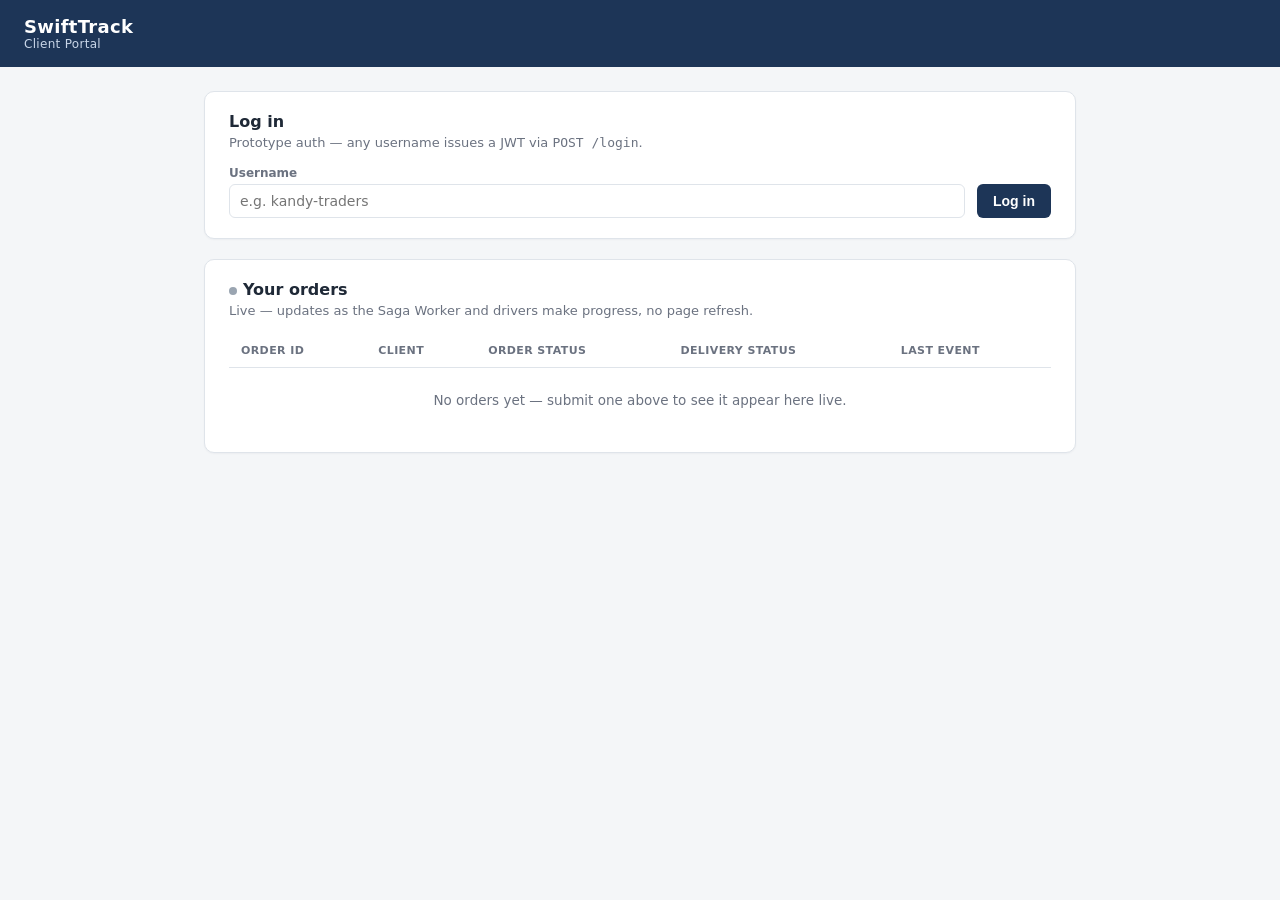
==== client-portal/index.html @ 521d0781 "UI polishing, adding a driver's end and md file changes accordingly." ====
<!DOCTYPE html>
<html lang="en">
<head>
<meta charset="UTF-8" />
<title>SwiftTrack — Client Portal</title>
<link rel="stylesheet" href="../shared/style.css" />
<script src="https://cdn.socket.io/4.7.5/socket.io.min.js"></script>
</head>
<body>
  <header class="app-bar">
    <div class="brand">SwiftTrack <small>Client Portal</small></div>
    <div class="session" id="session"></div>
  </header>

  <div class="container">

    <section class="panel" id="login-panel">
      <h2>Log in</h2>
      <p class="hint">Prototype auth — any username issues a JWT via <code>POST /login</code>.</p>
      <form class="inline-form" id="login-form">
        <div class="field">
          <label for="username">Username</label>
          <input id="username" type="text" placeholder="e.g. kandy-traders" required />
        </div>
        <button type="submit">Log in</button>
      </form>
    </section>

    <section class="panel" id="order-panel" hidden>
      <h2>Submit a new order</h2>
      <p class="hint">Sent to the Order Service, which persists it and hands it off to the Saga Worker asynchronously — this form gets its response back before CMS/WMS/ROS have even been called.</p>
      <form id="order-form">
        <div class="inline-form" style="margin-bottom:12px;">
          <div class="field">
            <label for="client-name">Client name</label>
            <input id="client-name" type="text" placeholder="Kandy Traders" required />
          </div>
        </div>
        <div class="field" style="margin-bottom:12px;">
          <label for="addresses">Delivery addresses <span class="muted">(one per line)</span></label>
          <textarea id="addresses" placeholder="123 Galle Rd&#10;45 Duplication Rd" required></textarea>
        </div>
        <button type="submit" id="submit-order-btn">Submit order</button>
      </form>
    </section>

    <section class="panel">
      <h2><span class="conn-dot" id="conn-dot"></span>Your orders</h2>
      <p class="hint">Live — updates as the Saga Worker and drivers make progress, no page refresh.</p>
      <table>
        <thead>
          <tr><th>Order ID</th><th>Client</th><th>Order status</th><th>Delivery status</th><th>Last event</th></tr>
        </thead>
        <tbody id="rows"></tbody>
      </table>
      <div class="empty-state" id="empty-state">No orders yet — submit one above to see it appear here live.</div>
    </section>

  </div>

  <div class="toast" id="toast"></div>

<script>
const API_BASE = "http://localhost:5000";
const WS_BASE = "http://localhost:5003";

const state = {
  token: localStorage.getItem("swifttrack.token") || null,
  username: localStorage.getItem("swifttrack.username") || null,
  orders: {}, // orderId -> { orderId, clientName, orderStatus, deliveryStatus, lastEvent }
};

const el = (id) => document.getElementById(id);

function showToast(message, isError) {
  const t = el("toast");
  t.textContent = message;
  t.className = "toast show" + (isError ? " error" : "");
  setTimeout(() => { t.className = "toast"; }, 3200);
}

function renderSession() {
  const session = el("session");
  if (state.token) {
    session.innerHTML = `Logged in as <strong>${state.username}</strong> &nbsp; <button class="secondary" id="logout-btn">Log out</button>`;
    el("logout-btn").addEventListener("click", logout);
    el("login-panel").hidden = true;
    el("order-panel").hidden = false;
  } else {
    session.innerHTML = "";
    el("login-panel").hidden = false;
    el("order-panel").hidden = true;
  }
}

function logout() {
  state.token = null;
  state.username = null;
  localStorage.removeItem("swifttrack.token");
  localStorage.removeItem("swifttrack.username");
  renderSession();
}

function badge(value) {
  if (!value) return `<span class="badge dash">-</span>`;
  return `<span class="badge ${value}">${value}</span>`;
}

function renderRows() {
  const tbody = el("rows");
  const orders = Object.values(state.orders).sort((a, b) => (a.orderId < b.orderId ? 1 : -1));
  el("empty-state").style.display = orders.length ? "none" : "block";
  tbody.innerHTML = orders.map((o) => `
    <tr>
      <td>${o.orderId}</td>
      <td>${o.clientName || "-"}</td>
      <td>${badge(o.orderStatus)}</td>
      <td>${badge(o.deliveryStatus)}</td>
      <td class="muted">${o.lastEvent || "-"}</td>
    </tr>
  `).join("");
}

function applyEvent(data) {
  const id = data.orderId;
  if (!id) return;
  if (!state.orders[id]) state.orders[id] = { orderId: id };
  const o = state.orders[id];

  if (data.type === "order.created") {
    o.clientName = data.clientName;
    o.orderStatus = "PENDING";
  }
  if (data.type === "order.completed") o.orderStatus = "CONFIRMED";
  if (data.type === "order.failed") o.orderStatus = "FAILED";
  if (data.type === "delivery.updated") o.deliveryStatus = data.status;

  o.lastEvent = data.type;
  renderRows();
}

async function login(event) {
  event.preventDefault();
  const username = el("username").value.trim();
  if (!username) return;
  try {
    const resp = await fetch(`${API_BASE}/login`, {
      method: "POST",
      headers: { "Content-Type": "application/json" },
      body: JSON.stringify({ username }),
    });
    if (!resp.ok) throw new Error("Login failed");
    const data = await resp.json();
    state.token = data.token;
    state.username = username;
    localStorage.setItem("swifttrack.token", state.token);
    localStorage.setItem("swifttrack.username", username);
    renderSession();
    showToast(`Welcome, ${username}`);
  } catch (err) {
    showToast(err.message, true);
  }
}

async function submitOrder(event) {
  event.preventDefault();
  const clientName = el("client-name").value.trim();
  const addresses = el("addresses").value.split("\n").map((a) => a.trim()).filter(Boolean);
  if (!clientName || addresses.length === 0) return;

  const btn = el("submit-order-btn");
  btn.disabled = true;
  try {
    const resp = await fetch(`${API_BASE}/orders`, {
      method: "POST",
      headers: {
        "Content-Type": "application/json",
        "Authorization": `Bearer ${state.token}`,
        "Idempotency-Key": crypto.randomUUID(),
      },
      body: JSON.stringify({ clientName, addresses }),
    });
    if (resp.status === 401) { logout(); throw new Error("Session expired, please log in again"); }
    if (!resp.ok) throw new Error((await resp.json()).error || "Order submission failed");
    const data = await resp.json();
    showToast(`Order ${data.orderId} accepted — status: ${data.status}`);
    el("order-form").reset();
  } catch (err) {
    showToast(err.message, true);
  } finally {
    btn.disabled = false;
  }
}

function connectLiveUpdates() {
  const socket = io(WS_BASE);
  socket.on("connect", () => el("conn-dot").classList.add("live"));
  socket.on("disconnect", () => el("conn-dot").classList.remove("live"));
  socket.on("update", applyEvent);
}

el("login-form").addEventListener("submit", login);
el("order-form").addEventListener("submit", submitOrder);

renderSession();
renderRows();
connectLiveUpdates();
</script>
</body>
</html>
---- shared/style.css ----
:root {
  --navy: #1d3557;
  --navy-dark: #14263f;
  --teal: #0f6e56;
  --amber: #b8860b;
  --red: #a5310a;
  --bg: #f4f6f8;
  --panel: #ffffff;
  --border: #dfe4ea;
  --text: #1f2937;
  --text-muted: #6b7280;
}

* { box-sizing: border-box; }

body {
  font-family: "Segoe UI", system-ui, -apple-system, sans-serif;
  background: var(--bg);
  color: var(--text);
  margin: 0;
  padding: 0 0 48px;
}

header.app-bar {
  background: var(--navy);
  color: white;
  padding: 16px 24px;
  display: flex;
  align-items: center;
  justify-content: space-between;
}

header.app-bar .brand {
  font-size: 18px;
  font-weight: 700;
  letter-spacing: 0.3px;
}

header.app-bar .brand small {
  display: block;
  font-weight: 400;
  font-size: 12px;
  color: #c9d6e8;
}

header.app-bar .session {
  display: flex;
  align-items: center;
  gap: 12px;
  font-size: 14px;
}

.container {
  max-width: 920px;
  margin: 24px auto;
  padding: 0 24px;
  display: flex;
  flex-direction: column;
  gap: 20px;
}

.panel {
  background: var(--panel);
  border: 1px solid var(--border);
  border-radius: 10px;
  padding: 20px 24px;
  box-shadow: 0 1px 2px rgba(16, 24, 40, 0.04);
}

.panel h2 {
  margin: 0 0 4px;
  font-size: 16px;
}

.panel .hint {
  margin: 0 0 16px;
  font-size: 13px;
  color: var(--text-muted);
}

form.inline-form {
  display: flex;
  flex-wrap: wrap;
  gap: 12px;
  align-items: flex-end;
}

.field {
  display: flex;
  flex-direction: column;
  gap: 4px;
  flex: 1 1 180px;
}

.field label {
  font-size: 12px;
  font-weight: 600;
  color: var(--text-muted);
}

.field input,
.field textarea {
  padding: 8px 10px;
  border: 1px solid var(--border);
  border-radius: 6px;
  font-size: 14px;
  font-family: inherit;
}

.field textarea {
  min-height: 64px;
  resize: vertical;
}

button {
  background: var(--navy);
  color: white;
  border: none;
  border-radius: 6px;
  padding: 9px 16px;
  font-size: 14px;
  font-weight: 600;
  cursor: pointer;
}

button:hover { background: var(--navy-dark); }
button:disabled { background: #9aa5b1; cursor: not-allowed; }

button.secondary {
  background: transparent;
  color: var(--navy);
  border: 1px solid var(--navy);
}
button.secondary:hover { background: rgba(29, 53, 87, 0.08); }

button.danger { background: var(--red); }
button.danger:hover { background: #7f2508; }

button.confirm { background: var(--teal); }
button.confirm:hover { background: #0b5744; }

table {
  border-collapse: collapse;
  width: 100%;
}

th, td {
  border-bottom: 1px solid var(--border);
  padding: 10px 12px;
  text-align: left;
  font-size: 13.5px;
}

th {
  color: var(--text-muted);
  font-weight: 600;
  text-transform: uppercase;
  font-size: 11px;
  letter-spacing: 0.4px;
}

.badge {
  display: inline-block;
  padding: 2px 9px;
  border-radius: 999px;
  font-size: 12px;
  font-weight: 700;
}

.badge.PENDING { background: #fdf3d8; color: var(--amber); }
.badge.CONFIRMED { background: #dcf3ec; color: var(--teal); }
.badge.DELIVERED { background: #dcf3ec; color: var(--teal); }
.badge.FAILED { background: #fbe3da; color: var(--red); }
.badge.dash { background: #eef1f4; color: var(--text-muted); }

.empty-state {
  padding: 24px;
  text-align: center;
  color: var(--text-muted);
  font-size: 13.5px;
}

.toast {
  position: fixed;
  bottom: 20px;
  right: 20px;
  background: var(--navy);
  color: white;
  padding: 12px 18px;
  border-radius: 8px;
  font-size: 13.5px;
  box-shadow: 0 4px 12px rgba(16, 24, 40, 0.25);
  opacity: 0;
  transform: translateY(8px);
  transition: opacity 0.2s ease, transform 0.2s ease;
  pointer-events: none;
  max-width: 320px;
}

.toast.show { opacity: 1; transform: translateY(0); }
.toast.error { background: var(--red); }

.action-cell { display: flex; gap: 8px; }

.muted { color: var(--text-muted); }

.conn-dot {
  width: 8px;
  height: 8px;
  border-radius: 50%;
  display: inline-block;
  margin-right: 6px;
  background: #9aa5b1;
}
.conn-dot.live { background: #3ddc84; }
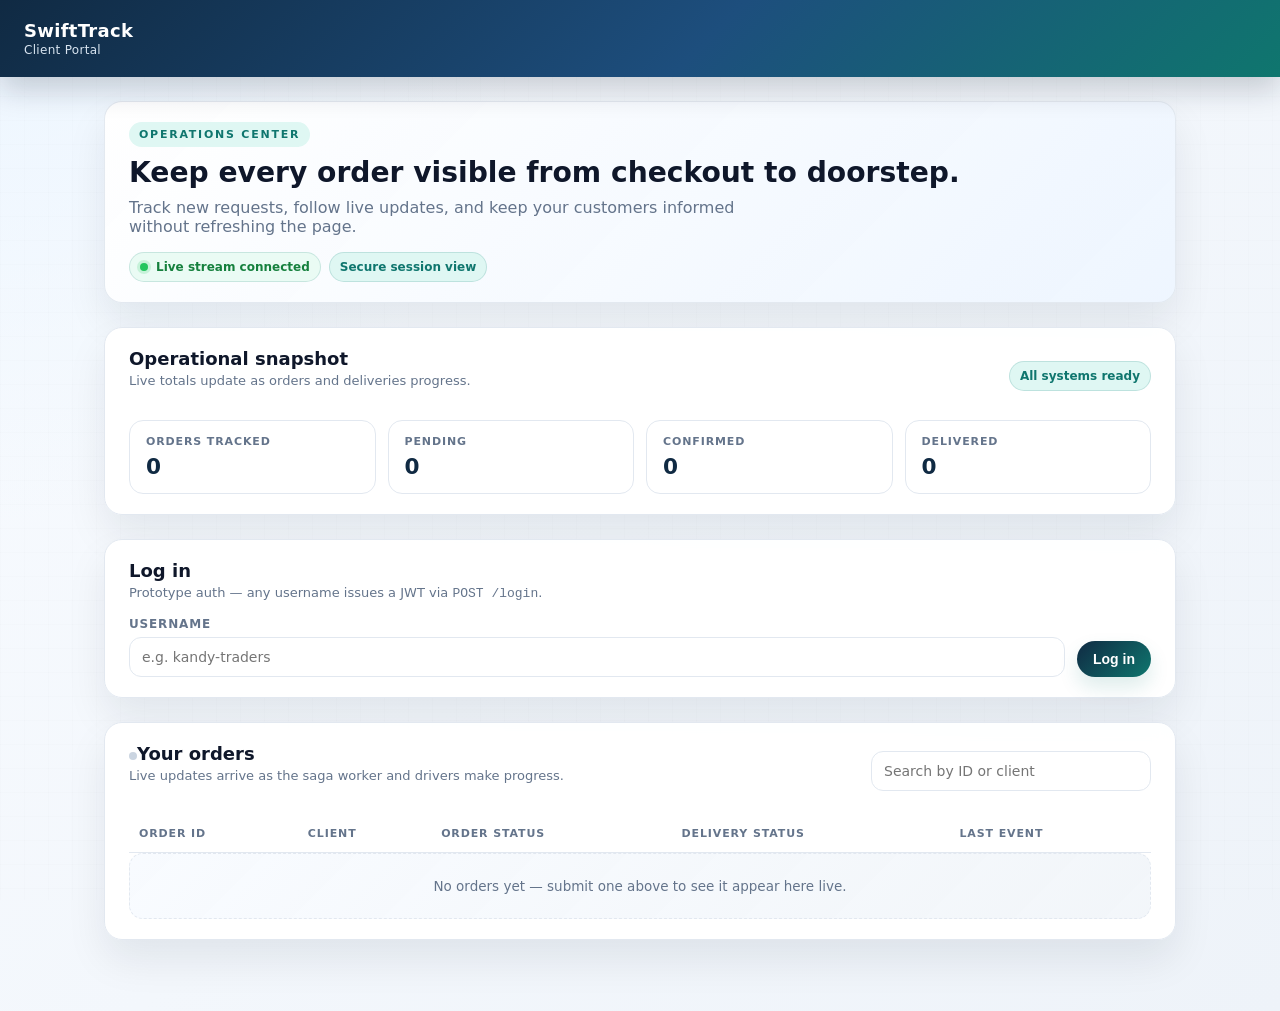
==== commit 3d742ecb: "did some UI changes" ====
--- a/client-portal/index.html
+++ b/client-portal/index.html
@@ -2,6 +2,7 @@
 <html lang="en">
 <head>
 <meta charset="UTF-8" />
+<meta name="viewport" content="width=device-width, initial-scale=1" />
 <title>SwiftTrack — Client Portal</title>
 <link rel="stylesheet" href="../shared/style.css" />
 <script src="https://cdn.socket.io/4.7.5/socket.io.min.js"></script>
@@ -13,6 +14,45 @@
   </header>
 
   <div class="container">
+    <section class="hero-card panel">
+      <div class="hero-copy">
+        <div class="eyebrow">Operations center</div>
+        <h1>Keep every order visible from checkout to doorstep.</h1>
+        <p>Track new requests, follow live updates, and keep your customers informed without refreshing the page.</p>
+      </div>
+      <div class="hero-actions">
+        <div class="chip live-chip"><span class="conn-dot live"></span>Live stream connected</div>
+        <div class="chip">Secure session view</div>
+      </div>
+    </section>
+
+    <section class="panel">
+      <div class="section-header">
+        <div>
+          <h2>Operational snapshot</h2>
+          <p class="hint">Live totals update as orders and deliveries progress.</p>
+        </div>
+        <div class="pill" id="snapshot-pill">All systems ready</div>
+      </div>
+      <div class="metrics-grid">
+        <div class="metric-card">
+          <span class="metric-label">Orders tracked</span>
+          <strong class="metric-value" id="metric-total">0</strong>
+        </div>
+        <div class="metric-card">
+          <span class="metric-label">Pending</span>
+          <strong class="metric-value" id="metric-pending">0</strong>
+        </div>
+        <div class="metric-card">
+          <span class="metric-label">Confirmed</span>
+          <strong class="metric-value" id="metric-confirmed">0</strong>
+        </div>
+        <div class="metric-card">
+          <span class="metric-label">Delivered</span>
+          <strong class="metric-value" id="metric-delivered">0</strong>
+        </div>
+      </div>
+    </section>
 
     <section class="panel" id="login-panel">
       <h2>Log in</h2>
@@ -28,7 +68,7 @@
 
     <section class="panel" id="order-panel" hidden>
       <h2>Submit a new order</h2>
-      <p class="hint">Sent to the Order Service, which persists it and hands it off to the Saga Worker asynchronously — this form gets its response back before CMS/WMS/ROS have even been called.</p>
+      <p class="hint">Send a new request into the order service and follow it through dispatching and delivery.</p>
       <form id="order-form">
         <div class="inline-form" style="margin-bottom:12px;">
           <div class="field">
@@ -45,8 +85,16 @@
     </section>
 
     <section class="panel">
-      <h2><span class="conn-dot" id="conn-dot"></span>Your orders</h2>
-      <p class="hint">Live — updates as the Saga Worker and drivers make progress, no page refresh.</p>
+      <div class="section-header">
+        <div>
+          <h2><span class="conn-dot" id="conn-dot"></span>Your orders</h2>
+          <p class="hint">Live updates arrive as the saga worker and drivers make progress.</p>
+        </div>
+        <div class="field search-field">
+          <label class="sr-only" for="order-search">Search orders</label>
+          <input id="order-search" type="text" placeholder="Search by ID or client" />
+        </div>
+      </div>
       <table>
         <thead>
           <tr><th>Order ID</th><th>Client</th><th>Order status</th><th>Delivery status</th><th>Last event</th></tr>
@@ -99,6 +147,7 @@
   localStorage.removeItem("swifttrack.token");
   localStorage.removeItem("swifttrack.username");
   renderSession();
+  renderMetrics();
 }
 
 function badge(value) {
@@ -106,9 +155,29 @@
   return `<span class="badge ${value}">${value}</span>`;
 }
 
+function getFilteredOrders() {
+  const query = (el("order-search")?.value || "").trim().toLowerCase();
+  const orders = Object.values(state.orders).sort((a, b) => (a.orderId < b.orderId ? 1 : -1));
+  if (!query) return orders;
+  return orders.filter((o) => `${o.orderId} ${o.clientName || ""}`.toLowerCase().includes(query));
+}
+
+function renderMetrics() {
+  const total = Object.keys(state.orders).length;
+  const pending = Object.values(state.orders).filter((o) => o.orderStatus === "PENDING").length;
+  const confirmed = Object.values(state.orders).filter((o) => o.orderStatus === "CONFIRMED").length;
+  const delivered = Object.values(state.orders).filter((o) => o.deliveryStatus === "DELIVERED").length;
+
+  el("metric-total").textContent = total;
+  el("metric-pending").textContent = pending;
+  el("metric-confirmed").textContent = confirmed;
+  el("metric-delivered").textContent = delivered;
+  el("snapshot-pill").textContent = total ? `${total} orders in motion` : "All systems ready";
+}
+
 function renderRows() {
   const tbody = el("rows");
-  const orders = Object.values(state.orders).sort((a, b) => (a.orderId < b.orderId ? 1 : -1));
+  const orders = getFilteredOrders();
   el("empty-state").style.display = orders.length ? "none" : "block";
   tbody.innerHTML = orders.map((o) => `
     <tr>
@@ -136,6 +205,7 @@
   if (data.type === "delivery.updated") o.deliveryStatus = data.status;
 
   o.lastEvent = data.type;
+  renderMetrics();
   renderRows();
 }
 
@@ -194,15 +264,23 @@
 
 function connectLiveUpdates() {
   const socket = io(WS_BASE);
-  socket.on("connect", () => el("conn-dot").classList.add("live"));
-  socket.on("disconnect", () => el("conn-dot").classList.remove("live"));
+  socket.on("connect", () => {
+    el("conn-dot").classList.add("live");
+    el("snapshot-pill").textContent = "Live stream connected";
+  });
+  socket.on("disconnect", () => {
+    el("conn-dot").classList.remove("live");
+    el("snapshot-pill").textContent = "Reconnecting…";
+  });
   socket.on("update", applyEvent);
 }
 
 el("login-form").addEventListener("submit", login);
 el("order-form").addEventListener("submit", submitOrder);
+el("order-search").addEventListener("input", renderRows);
 
 renderSession();
+renderMetrics();
 renderRows();
 connectLiveUpdates();
 </script>
--- a/shared/style.css
+++ b/shared/style.css
@@ -1,46 +1,68 @@
 :root {
-  --navy: #1d3557;
-  --navy-dark: #14263f;
-  --teal: #0f6e56;
-  --amber: #b8860b;
-  --red: #a5310a;
-  --bg: #f4f6f8;
-  --panel: #ffffff;
-  --border: #dfe4ea;
-  --text: #1f2937;
-  --text-muted: #6b7280;
+  --navy: #102a43;
+  --navy-dark: #0b1830;
+  --teal: #0f766e;
+  --teal-soft: #dff7f3;
+  --amber: #b45309;
+  --amber-soft: #fff5de;
+  --red: #b42318;
+  --red-soft: #fde7e7;
+  --bg: #f4f7fb;
+  --panel: rgba(255, 255, 255, 0.95);
+  --panel-strong: #ffffff;
+  --border: #e2e8f0;
+  --text: #0f172a;
+  --text-muted: #64748b;
+  --shadow: 0 20px 40px rgba(15, 23, 42, 0.08);
+  --radius: 18px;
 }
 
 * { box-sizing: border-box; }
 
 body {
   font-family: "Segoe UI", system-ui, -apple-system, sans-serif;
-  background: var(--bg);
+  background: radial-gradient(circle at top left, #edf6ff 0%, transparent 32%), linear-gradient(135deg, #f8fbff 0%, #eef3f9 100%);
   color: var(--text);
   margin: 0;
   padding: 0 0 48px;
+  min-height: 100vh;
+}
+
+body::before {
+  content: "";
+  position: fixed;
+  inset: 0;
+  background-image: linear-gradient(rgba(15, 23, 42, 0.025) 1px, transparent 1px), linear-gradient(90deg, rgba(15, 23, 42, 0.025) 1px, transparent 1px);
+  background-size: 24px 24px;
+  opacity: 0.45;
+  pointer-events: none;
 }
 
 header.app-bar {
-  background: var(--navy);
+  background: linear-gradient(135deg, var(--navy), #1d4e7d 55%, var(--teal));
   color: white;
-  padding: 16px 24px;
+  padding: 20px 24px;
   display: flex;
   align-items: center;
   justify-content: space-between;
+  box-shadow: 0 12px 30px rgba(16, 24, 40, 0.2);
+  position: sticky;
+  top: 0;
+  z-index: 10;
 }
 
 header.app-bar .brand {
   font-size: 18px;
-  font-weight: 700;
+  font-weight: 800;
   letter-spacing: 0.3px;
 }
 
 header.app-bar .brand small {
   display: block;
-  font-weight: 400;
+  font-weight: 500;
   font-size: 12px;
-  color: #c9d6e8;
+  color: #d8e4f0;
+  margin-top: 2px;
 }
 
 header.app-bar .session {
@@ -51,25 +73,26 @@
 }
 
 .container {
-  max-width: 920px;
+  max-width: 1120px;
   margin: 24px auto;
   padding: 0 24px;
   display: flex;
   flex-direction: column;
-  gap: 20px;
+  gap: 24px;
 }
 
 .panel {
   background: var(--panel);
   border: 1px solid var(--border);
-  border-radius: 10px;
+  border-radius: var(--radius);
   padding: 20px 24px;
-  box-shadow: 0 1px 2px rgba(16, 24, 40, 0.04);
+  box-shadow: var(--shadow);
+  backdrop-filter: blur(10px);
 }
 
 .panel h2 {
   margin: 0 0 4px;
-  font-size: 16px;
+  font-size: 18px;
 }
 
 .panel .hint {
@@ -78,6 +101,105 @@
   color: var(--text-muted);
 }
 
+.hero-card {
+  background: linear-gradient(135deg, rgba(255, 255, 255, 0.97), rgba(237, 245, 255, 0.95));
+  border: 1px solid rgba(226, 232, 240, 0.95);
+  display: flex;
+  justify-content: space-between;
+  align-items: center;
+  gap: 16px;
+  flex-wrap: wrap;
+}
+
+.hero-card .hero-copy h1 {
+  margin: 0 0 8px;
+  font-size: clamp(1.4rem, 2.2vw, 1.95rem);
+  line-height: 1.16;
+}
+
+.hero-card .hero-copy p {
+  margin: 0;
+  color: var(--text-muted);
+  max-width: 660px;
+}
+
+.hero-actions {
+  display: flex;
+  flex-wrap: wrap;
+  gap: 8px;
+}
+
+.eyebrow {
+  display: inline-flex;
+  padding: 6px 10px;
+  border-radius: 999px;
+  font-size: 11px;
+  font-weight: 800;
+  letter-spacing: 0.16em;
+  text-transform: uppercase;
+  color: var(--teal);
+  background: var(--teal-soft);
+  margin-bottom: 10px;
+}
+
+.section-header {
+  display: flex;
+  justify-content: space-between;
+  align-items: center;
+  gap: 12px;
+  flex-wrap: wrap;
+  margin-bottom: 16px;
+}
+
+.pill,
+.chip {
+  display: inline-flex;
+  align-items: center;
+  gap: 8px;
+  padding: 7px 10px;
+  border-radius: 999px;
+  font-size: 12px;
+  font-weight: 700;
+  color: var(--teal);
+  background: var(--teal-soft);
+  border: 1px solid rgba(15, 118, 110, 0.16);
+}
+
+.chip.live-chip {
+  background: #eafbf4;
+  color: #15803d;
+}
+
+.metrics-grid {
+  display: grid;
+  grid-template-columns: repeat(4, minmax(0, 1fr));
+  gap: 12px;
+}
+
+.metric-card {
+  border: 1px solid var(--border);
+  background: var(--panel-strong);
+  border-radius: 14px;
+  padding: 14px 16px;
+  display: flex;
+  flex-direction: column;
+  gap: 6px;
+}
+
+.metric-label {
+  font-size: 11px;
+  font-weight: 700;
+  text-transform: uppercase;
+  letter-spacing: 0.08em;
+  color: var(--text-muted);
+}
+
+.metric-value {
+  font-size: 1.35rem;
+  font-weight: 800;
+  color: var(--navy);
+}
+
 form.inline-form {
   display: flex;
   flex-wrap: wrap;
@@ -88,56 +210,75 @@
 .field {
   display: flex;
   flex-direction: column;
-  gap: 4px;
-  flex: 1 1 180px;
+  gap: 6px;
+  flex: 1 1 220px;
 }
 
 .field label {
   font-size: 12px;
-  font-weight: 600;
+  font-weight: 700;
+  text-transform: uppercase;
+  letter-spacing: 0.07em;
   color: var(--text-muted);
 }
 
 .field input,
 .field textarea {
-  padding: 8px 10px;
+  padding: 11px 12px;
   border: 1px solid var(--border);
-  border-radius: 6px;
+  border-radius: 12px;
   font-size: 14px;
   font-family: inherit;
+  background: white;
+  transition: border-color 0.2s ease, box-shadow 0.2s ease;
+}
+
+.field input:focus,
+.field textarea:focus {
+  outline: none;
+  border-color: var(--teal);
+  box-shadow: 0 0 0 3px rgba(15, 118, 110, 0.12);
 }
 
 .field textarea {
-  min-height: 64px;
+  min-height: 86px;
   resize: vertical;
 }
 
 button {
-  background: var(--navy);
+  background: linear-gradient(135deg, var(--navy), var(--teal));
   color: white;
   border: none;
-  border-radius: 6px;
-  padding: 9px 16px;
+  border-radius: 999px;
+  padding: 10px 16px;
   font-size: 14px;
-  font-weight: 600;
+  font-weight: 700;
   cursor: pointer;
-}
-
-button:hover { background: var(--navy-dark); }
-button:disabled { background: #9aa5b1; cursor: not-allowed; }
+  box-shadow: 0 10px 20px rgba(15, 118, 110, 0.14);
+  transition: transform 0.2s ease, box-shadow 0.2s ease, background 0.2s ease;
+}
+
+button:hover {
+  transform: translateY(-1px);
+  box-shadow: 0 14px 24px rgba(15, 23, 42, 0.16);
+}
+button:disabled {
+  background: #93a3b6;
+  cursor: not-allowed;
+  transform: none;
+  box-shadow: none;
+}
 
 button.secondary {
-  background: transparent;
+  background: white;
   color: var(--navy);
-  border: 1px solid var(--navy);
-}
-button.secondary:hover { background: rgba(29, 53, 87, 0.08); }
-
-button.danger { background: var(--red); }
-button.danger:hover { background: #7f2508; }
-
-button.confirm { background: var(--teal); }
-button.confirm:hover { background: #0b5744; }
+  border: 1px solid var(--border);
+  box-shadow: none;
+}
+button.secondary:hover { background: #f8fbff; }
+
+button.danger { background: linear-gradient(135deg, var(--red), #d1432b); }
+button.confirm { background: linear-gradient(135deg, var(--teal), #14b8a6); }
 
 table {
   border-collapse: collapse;
@@ -146,53 +287,63 @@
 
 th, td {
   border-bottom: 1px solid var(--border);
-  padding: 10px 12px;
+  padding: 12px 10px;
   text-align: left;
   font-size: 13.5px;
 }
 
 th {
   color: var(--text-muted);
-  font-weight: 600;
+  font-weight: 700;
   text-transform: uppercase;
   font-size: 11px;
-  letter-spacing: 0.4px;
-}
+  letter-spacing: 0.08em;
+}
+
+tbody tr { transition: background 0.2s ease; }
+tbody tr:hover { background: #f8fbff; }
 
 .badge {
-  display: inline-block;
-  padding: 2px 9px;
+  display: inline-flex;
+  align-items: center;
+  justify-content: center;
+  padding: 5px 10px;
   border-radius: 999px;
   font-size: 12px;
   font-weight: 700;
-}
-
-.badge.PENDING { background: #fdf3d8; color: var(--amber); }
-.badge.CONFIRMED { background: #dcf3ec; color: var(--teal); }
-.badge.DELIVERED { background: #dcf3ec; color: var(--teal); }
-.badge.FAILED { background: #fbe3da; color: var(--red); }
-.badge.dash { background: #eef1f4; color: var(--text-muted); }
+  text-transform: uppercase;
+  letter-spacing: 0.04em;
+}
+
+.badge.PENDING { background: var(--amber-soft); color: var(--amber); }
+.badge.CONFIRMED { background: var(--teal-soft); color: var(--teal); }
+.badge.DELIVERED { background: var(--teal-soft); color: var(--teal); }
+.badge.FAILED { background: var(--red-soft); color: var(--red); }
+.badge.dash { background: #eef2f7; color: var(--text-muted); }
 
 .empty-state {
   padding: 24px;
   text-align: center;
   color: var(--text-muted);
   font-size: 13.5px;
+  border: 1px dashed var(--border);
+  border-radius: 14px;
+  background: linear-gradient(135deg, rgba(248, 251, 255, 0.95), rgba(241, 245, 249, 0.9));
 }
 
 .toast {
   position: fixed;
-  bottom: 20px;
-  right: 20px;
+  bottom: 24px;
+  right: 24px;
   background: var(--navy);
   color: white;
-  padding: 12px 18px;
-  border-radius: 8px;
+  padding: 12px 16px;
+  border-radius: 12px;
   font-size: 13.5px;
-  box-shadow: 0 4px 12px rgba(16, 24, 40, 0.25);
+  box-shadow: var(--shadow);
   opacity: 0;
   transform: translateY(8px);
-  transition: opacity 0.2s ease, transform 0.2s ease;
+  transition: opacity 0.25s ease, transform 0.25s ease;
   pointer-events: none;
   max-width: 320px;
 }
@@ -200,16 +351,46 @@
 .toast.show { opacity: 1; transform: translateY(0); }
 .toast.error { background: var(--red); }
 
-.action-cell { display: flex; gap: 8px; }
+.action-cell { display: flex; gap: 8px; flex-wrap: wrap; }
 
 .muted { color: var(--text-muted); }
+
+.search-field {
+  flex: 0 1 280px;
+}
+
+.search-field input { min-width: 0; }
+
+.sr-only {
+  position: absolute;
+  width: 1px;
+  height: 1px;
+  padding: 0;
+  margin: -1px;
+  overflow: hidden;
+  clip: rect(0, 0, 0, 0);
+  white-space: nowrap;
+  border: 0;
+}
 
 .conn-dot {
   width: 8px;
   height: 8px;
   border-radius: 50%;
   display: inline-block;
-  margin-right: 6px;
-  background: #9aa5b1;
-}
-.conn-dot.live { background: #3ddc84; }
+  background: #cbd5e1;
+}
+.conn-dot.live { background: #22c55e; box-shadow: 0 0 0 3px rgba(34, 197, 94, 0.18); }
+
+@media (max-width: 768px) {
+  header.app-bar { flex-direction: column; align-items: flex-start; gap: 10px; }
+  .container { padding: 0 16px; }
+  .metrics-grid { grid-template-columns: repeat(2, minmax(0, 1fr)); }
+  .hero-card { padding: 18px; }
+}
+
+@media (max-width: 540px) {
+  .metrics-grid { grid-template-columns: 1fr; }
+  .action-cell { flex-direction: column; }
+  .toast { left: 16px; right: 16px; max-width: none; }
+}
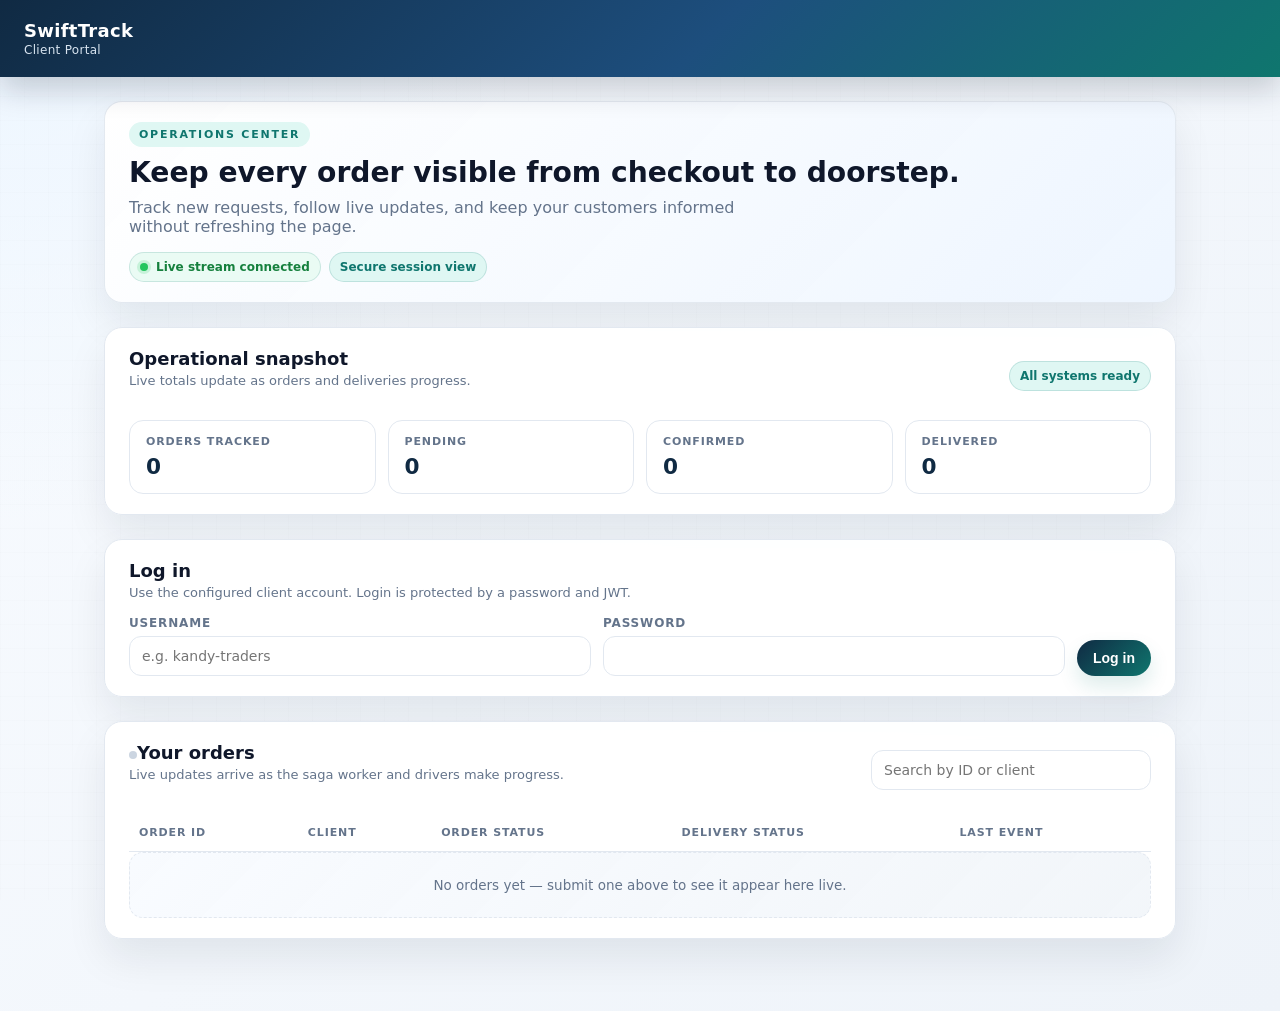
==== commit 0c9df22e: "Add env-based auth, JWTs and role checks Introduce environment-driven configuration and role-based a" ====
--- a/client-portal/index.html
+++ b/client-portal/index.html
@@ -56,11 +56,15 @@
 
     <section class="panel" id="login-panel">
       <h2>Log in</h2>
-      <p class="hint">Prototype auth — any username issues a JWT via <code>POST /login</code>.</p>
+      <p class="hint">Use the configured client account. Login is protected by a password and JWT.</p>
       <form class="inline-form" id="login-form">
         <div class="field">
           <label for="username">Username</label>
           <input id="username" type="text" placeholder="e.g. kandy-traders" required />
+        </div>
+        <div class="field">
+          <label for="password">Password</label>
+          <input id="password" type="password" required />
         </div>
         <button type="submit">Log in</button>
       </form>
@@ -111,10 +115,12 @@
 <script>
 const API_BASE = "http://localhost:5000";
 const WS_BASE = "http://localhost:5003";
+let liveSocket = null;
 
 const state = {
   token: localStorage.getItem("swifttrack.token") || null,
   username: localStorage.getItem("swifttrack.username") || null,
+  role: localStorage.getItem("swifttrack.role") || null,
   orders: {}, // orderId -> { orderId, clientName, orderStatus, deliveryStatus, lastEvent }
 };
 
@@ -144,8 +150,11 @@
 function logout() {
   state.token = null;
   state.username = null;
+  state.role = null;
   localStorage.removeItem("swifttrack.token");
   localStorage.removeItem("swifttrack.username");
+  localStorage.removeItem("swifttrack.role");
+  if (liveSocket) liveSocket.disconnect();
   renderSession();
   renderMetrics();
 }
@@ -212,20 +221,25 @@
 async function login(event) {
   event.preventDefault();
   const username = el("username").value.trim();
-  if (!username) return;
+  const password = el("password").value;
+  if (!username || !password) return;
   try {
     const resp = await fetch(`${API_BASE}/login`, {
       method: "POST",
       headers: { "Content-Type": "application/json" },
-      body: JSON.stringify({ username }),
+      body: JSON.stringify({ username, password }),
     });
     if (!resp.ok) throw new Error("Login failed");
     const data = await resp.json();
+    if (data.role !== "client") throw new Error("Use a client account in the Client Portal");
     state.token = data.token;
     state.username = username;
+    state.role = data.role;
     localStorage.setItem("swifttrack.token", state.token);
     localStorage.setItem("swifttrack.username", username);
+    localStorage.setItem("swifttrack.role", data.role);
     renderSession();
+    connectLiveUpdates();
     showToast(`Welcome, ${username}`);
   } catch (err) {
     showToast(err.message, true);
@@ -263,7 +277,9 @@
 }
 
 function connectLiveUpdates() {
-  const socket = io(WS_BASE);
+  if (!state.token) return;
+  if (liveSocket) liveSocket.disconnect();
+  const socket = liveSocket = io(WS_BASE, { auth: { token: state.token } });
   socket.on("connect", () => {
     el("conn-dot").classList.add("live");
     el("snapshot-pill").textContent = "Live stream connected";
@@ -272,6 +288,7 @@
     el("conn-dot").classList.remove("live");
     el("snapshot-pill").textContent = "Reconnecting…";
   });
+  socket.on("connect_error", () => showToast("Live updates require a valid login", true));
   socket.on("update", applyEvent);
 }
 
@@ -282,7 +299,7 @@
 renderSession();
 renderMetrics();
 renderRows();
-connectLiveUpdates();
+if (state.token && state.role === "client") connectLiveUpdates();
 </script>
 </body>
 </html>
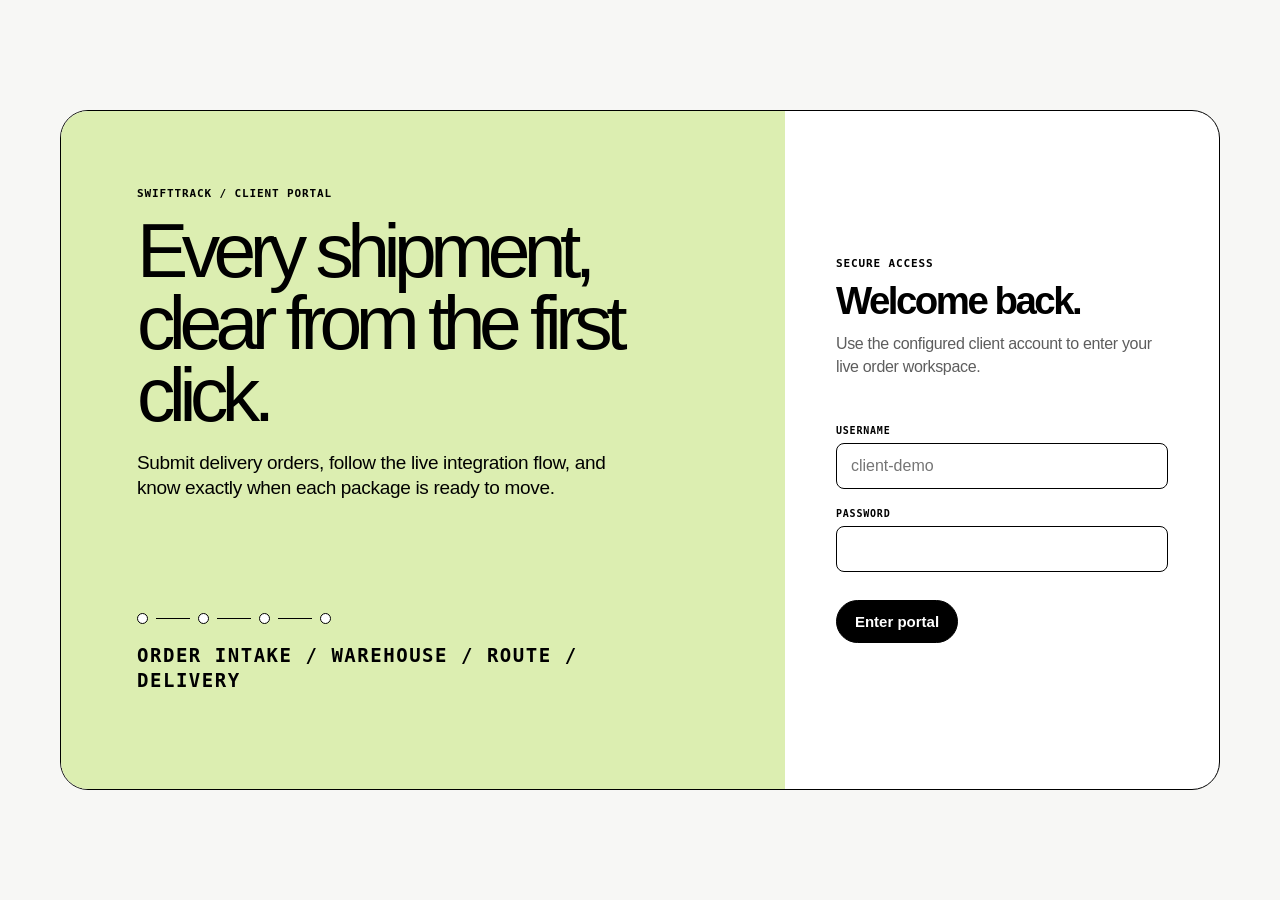
==== commit fa9a34bd: "udpaded the ui a bit" ====
--- a/client-portal/index.html
+++ b/client-portal/index.html
@@ -8,298 +8,129 @@
 <script src="https://cdn.socket.io/4.7.5/socket.io.min.js"></script>
 </head>
 <body>
-  <header class="app-bar">
-    <div class="brand">SwiftTrack <small>Client Portal</small></div>
-    <div class="session" id="session"></div>
-  </header>
+  <main class="auth-screen" id="auth-screen">
+    <div class="auth-layout">
+      <section class="auth-story">
+        <div>
+          <div class="eyebrow">SwiftTrack / Client portal</div>
+          <h1>Every shipment, clear from the first click.</h1>
+          <p>Submit delivery orders, follow the live integration flow, and know exactly when each package is ready to move.</p>
+        </div>
+        <div>
+          <div class="flow-dots"><span></span><i></i><span></span><i></i><span></span><i></i><span></span></div>
+          <p class="mono">Order intake / warehouse / route / delivery</p>
+        </div>
+      </section>
+      <section class="auth-card">
+        <div class="eyebrow">Secure access</div>
+        <h2>Welcome back.</h2>
+        <p>Use the configured client account to enter your live order workspace.</p>
+        <form id="login-form">
+          <div class="field"><label for="username">Username</label><input id="username" autocomplete="username" placeholder="client-demo" required /></div>
+          <div class="field"><label for="password">Password</label><input id="password" type="password" autocomplete="current-password" required /></div>
+          <div class="form-actions"><button class="button button-dark" type="submit">Enter portal</button></div>
+        </form>
+      </section>
+    </div>
+  </main>
 
-  <div class="container">
-    <section class="hero-card panel">
-      <div class="hero-copy">
-        <div class="eyebrow">Operations center</div>
-        <h1>Keep every order visible from checkout to doorstep.</h1>
-        <p>Track new requests, follow live updates, and keep your customers informed without refreshing the page.</p>
-      </div>
-      <div class="hero-actions">
-        <div class="chip live-chip"><span class="conn-dot live"></span>Live stream connected</div>
-        <div class="chip">Secure session view</div>
-      </div>
-    </section>
+  <div class="app-shell" id="app-shell" hidden>
+    <header class="topbar">
+      <div class="brand">SwiftTrack <small>Client portal</small></div>
+      <nav class="topbar-nav" aria-label="Portal navigation">
+        <button class="nav-link active" data-view="overview">Overview</button>
+        <button class="nav-link" data-view="orders">Orders</button>
+        <button class="nav-link" data-view="new-order">New shipment</button>
+      </nav>
+      <div class="session"><span id="session-name"></span><button class="button button-light button-small" id="logout-btn">Log out</button></div>
+    </header>
 
-    <section class="panel">
-      <div class="section-header">
-        <div>
-          <h2>Operational snapshot</h2>
-          <p class="hint">Live totals update as orders and deliveries progress.</p>
+    <main class="app-main">
+      <section class="screen" id="screen-overview">
+        <section class="hero hero-lime">
+          <div class="hero-copy">
+            <div class="eyebrow">Live operations</div>
+            <h1>Your delivery network, in one clear view.</h1>
+            <p>Orders move from request to route planning in the background. Your workspace stays current as each service reports back.</p>
+          </div>
+          <div class="hero-bottom">
+            <div class="signal"><span class="signal-dot" id="live-dot"></span><span id="live-label">Connecting live updates</span></div>
+            <div class="hero-actions"><button class="button button-dark" data-view="new-order">Create shipment</button><button class="button button-light" data-view="orders">View all orders</button></div>
+          </div>
+        </section>
+
+        <section class="section">
+          <div class="section-head"><div><div class="eyebrow">At a glance</div><h2>Today, in motion.</h2></div><p>Live counts reflect events received from the order and delivery services.</p></div>
+          <div class="bento">
+            <article class="tile tile-4 tile-lilac"><span class="metric-label">Orders tracked</span><strong class="metric-value" id="metric-total">0</strong><p class="tile-text">Orders received in this live session.</p></article>
+            <article class="tile tile-4 tile-mint"><span class="metric-label">Confirmed</span><strong class="metric-value" id="metric-confirmed">0</strong><p class="tile-text">Cleared by CMS, WMS, and ROS.</p></article>
+            <article class="tile tile-4 tile-cream"><span class="metric-label">In progress</span><strong class="metric-value" id="metric-pending">0</strong><p class="tile-text">Awaiting backend coordination.</p></article>
+            <article class="tile tile-7 tile-navy"><div><div class="eyebrow">Integration flow</div><h3 class="tile-title">The order travels while you keep working.</h3></div><div class="workflow"><div class="workflow-step"><span>1</span><p>Order accepted and stored safely.</p></div><div class="workflow-step"><span>2</span><p>CMS, WMS, and ROS process it asynchronously.</p></div><div class="workflow-step"><span>3</span><p>Status returns instantly to this portal.</p></div></div></article>
+            <article class="tile tile-5 tile-pink"><div><div class="eyebrow">Delivered</div><strong class="metric-value" id="metric-delivered">0</strong></div><p class="tile-text">The final update arrives when your driver completes the delivery.</p></article>
+          </div>
+        </section>
+
+        <section class="section surface">
+          <div class="surface-head"><div><h2>Recent order activity</h2><p>Click an order to inspect its current state.</p></div><button class="button button-dark button-small" data-view="orders">Open orders</button></div>
+          <div class="table-wrap"><table><thead><tr><th>Order</th><th>Client</th><th>Order status</th><th>Delivery</th><th>Latest event</th></tr></thead><tbody id="recent-rows"></tbody></table></div>
+          <div class="empty-state" id="recent-empty">Your live workspace is ready. Create a shipment to watch the service flow appear here.</div>
+        </section>
+      </section>
+
+      <section class="screen" id="screen-orders" hidden>
+        <section class="hero hero-lilac">
+          <div class="hero-copy"><div class="eyebrow">Order workspace</div><h1>Every delivery has a visible story.</h1><p>Search the live orders received in this session and see the exact point where each delivery is now.</p></div>
+          <div class="hero-bottom"><div class="signal"><span class="signal-dot"></span>Live order feed</div><button class="button button-dark" data-view="new-order">Create shipment</button></div>
+        </section>
+        <section class="section surface">
+          <div class="surface-head"><div><h2>All tracked orders</h2><p>Updates appear without refreshing the page.</p></div><input class="search" id="order-search" placeholder="Search order or client" /></div>
+          <div class="table-wrap"><table><thead><tr><th>Order</th><th>Client</th><th>Order status</th><th>Delivery</th><th>Latest event</th></tr></thead><tbody id="all-rows"></tbody></table></div>
+          <div class="empty-state" id="all-empty">No orders match your search yet.</div>
+        </section>
+      </section>
+
+      <section class="screen" id="screen-new-order" hidden>
+        <div class="section-head"><div><div class="eyebrow">New shipment</div><h2>Start a delivery request.</h2></div><p>Your request is accepted immediately, then handled safely by the background workflow.</p></div>
+        <div class="form-layout">
+          <form class="form-panel" id="order-form">
+            <h2>Where should we take it?</h2>
+            <div class="field"><label for="client-name">Client name</label><input id="client-name" placeholder="Kandy Traders" required /></div>
+            <div class="field"><label for="addresses">Delivery addresses</label><textarea id="addresses" placeholder="123 Galle Rd&#10;45 Duplication Rd" required></textarea></div>
+            <div class="form-actions"><button class="button button-dark" id="submit-order-btn" type="submit">Submit shipment</button><button class="button button-light" type="button" data-view="overview">Cancel</button></div>
+          </form>
+          <aside class="form-note"><div class="eyebrow">What happens next</div><h3>Designed for the busy part.</h3><ol><li>Your order is saved as pending.</li><li>SwiftTrack sends it to the connected systems.</li><li>The live feed updates when routing is ready.</li></ol></aside>
         </div>
-        <div class="pill" id="snapshot-pill">All systems ready</div>
-      </div>
-      <div class="metrics-grid">
-        <div class="metric-card">
-          <span class="metric-label">Orders tracked</span>
-          <strong class="metric-value" id="metric-total">0</strong>
-        </div>
-        <div class="metric-card">
-          <span class="metric-label">Pending</span>
-          <strong class="metric-value" id="metric-pending">0</strong>
-        </div>
-        <div class="metric-card">
-          <span class="metric-label">Confirmed</span>
-          <strong class="metric-value" id="metric-confirmed">0</strong>
-        </div>
-        <div class="metric-card">
-          <span class="metric-label">Delivered</span>
-          <strong class="metric-value" id="metric-delivered">0</strong>
-        </div>
-      </div>
-    </section>
+      </section>
 
-    <section class="panel" id="login-panel">
-      <h2>Log in</h2>
-      <p class="hint">Use the configured client account. Login is protected by a password and JWT.</p>
-      <form class="inline-form" id="login-form">
-        <div class="field">
-          <label for="username">Username</label>
-          <input id="username" type="text" placeholder="e.g. kandy-traders" required />
-        </div>
-        <div class="field">
-          <label for="password">Password</label>
-          <input id="password" type="password" required />
-        </div>
-        <button type="submit">Log in</button>
-      </form>
-    </section>
-
-    <section class="panel" id="order-panel" hidden>
-      <h2>Submit a new order</h2>
-      <p class="hint">Send a new request into the order service and follow it through dispatching and delivery.</p>
-      <form id="order-form">
-        <div class="inline-form" style="margin-bottom:12px;">
-          <div class="field">
-            <label for="client-name">Client name</label>
-            <input id="client-name" type="text" placeholder="Kandy Traders" required />
-          </div>
-        </div>
-        <div class="field" style="margin-bottom:12px;">
-          <label for="addresses">Delivery addresses <span class="muted">(one per line)</span></label>
-          <textarea id="addresses" placeholder="123 Galle Rd&#10;45 Duplication Rd" required></textarea>
-        </div>
-        <button type="submit" id="submit-order-btn">Submit order</button>
-      </form>
-    </section>
-
-    <section class="panel">
-      <div class="section-header">
-        <div>
-          <h2><span class="conn-dot" id="conn-dot"></span>Your orders</h2>
-          <p class="hint">Live updates arrive as the saga worker and drivers make progress.</p>
-        </div>
-        <div class="field search-field">
-          <label class="sr-only" for="order-search">Search orders</label>
-          <input id="order-search" type="text" placeholder="Search by ID or client" />
-        </div>
-      </div>
-      <table>
-        <thead>
-          <tr><th>Order ID</th><th>Client</th><th>Order status</th><th>Delivery status</th><th>Last event</th></tr>
-        </thead>
-        <tbody id="rows"></tbody>
-      </table>
-      <div class="empty-state" id="empty-state">No orders yet — submit one above to see it appear here live.</div>
-    </section>
-
+      <footer class="app-footer"><div><div class="eyebrow">SwiftTrack</div><p>Live delivery coordination for every shipment.</p></div><div class="mono">Client workspace / secure session</div></footer>
+    </main>
   </div>
-
   <div class="toast" id="toast"></div>
 
 <script>
 const API_BASE = "http://localhost:5000";
 const WS_BASE = "http://localhost:5003";
 let liveSocket = null;
+const state = { token: localStorage.getItem("swifttrack.token") || null, username: localStorage.getItem("swifttrack.username") || null, role: localStorage.getItem("swifttrack.role") || null, orders: {} };
+const el = (id) => document.getElementById(id);
+const screenIds = ["overview", "orders", "new-order"];
 
-const state = {
-  token: localStorage.getItem("swifttrack.token") || null,
-  username: localStorage.getItem("swifttrack.username") || null,
-  role: localStorage.getItem("swifttrack.role") || null,
-  orders: {}, // orderId -> { orderId, clientName, orderStatus, deliveryStatus, lastEvent }
-};
-
-const el = (id) => document.getElementById(id);
-
-function showToast(message, isError) {
-  const t = el("toast");
-  t.textContent = message;
-  t.className = "toast show" + (isError ? " error" : "");
-  setTimeout(() => { t.className = "toast"; }, 3200);
-}
-
-function renderSession() {
-  const session = el("session");
-  if (state.token) {
-    session.innerHTML = `Logged in as <strong>${state.username}</strong> &nbsp; <button class="secondary" id="logout-btn">Log out</button>`;
-    el("logout-btn").addEventListener("click", logout);
-    el("login-panel").hidden = true;
-    el("order-panel").hidden = false;
-  } else {
-    session.innerHTML = "";
-    el("login-panel").hidden = false;
-    el("order-panel").hidden = true;
-  }
-}
-
-function logout() {
-  state.token = null;
-  state.username = null;
-  state.role = null;
-  localStorage.removeItem("swifttrack.token");
-  localStorage.removeItem("swifttrack.username");
-  localStorage.removeItem("swifttrack.role");
-  if (liveSocket) liveSocket.disconnect();
-  renderSession();
-  renderMetrics();
-}
-
-function badge(value) {
-  if (!value) return `<span class="badge dash">-</span>`;
-  return `<span class="badge ${value}">${value}</span>`;
-}
-
-function getFilteredOrders() {
-  const query = (el("order-search")?.value || "").trim().toLowerCase();
-  const orders = Object.values(state.orders).sort((a, b) => (a.orderId < b.orderId ? 1 : -1));
-  if (!query) return orders;
-  return orders.filter((o) => `${o.orderId} ${o.clientName || ""}`.toLowerCase().includes(query));
-}
-
-function renderMetrics() {
-  const total = Object.keys(state.orders).length;
-  const pending = Object.values(state.orders).filter((o) => o.orderStatus === "PENDING").length;
-  const confirmed = Object.values(state.orders).filter((o) => o.orderStatus === "CONFIRMED").length;
-  const delivered = Object.values(state.orders).filter((o) => o.deliveryStatus === "DELIVERED").length;
-
-  el("metric-total").textContent = total;
-  el("metric-pending").textContent = pending;
-  el("metric-confirmed").textContent = confirmed;
-  el("metric-delivered").textContent = delivered;
-  el("snapshot-pill").textContent = total ? `${total} orders in motion` : "All systems ready";
-}
-
-function renderRows() {
-  const tbody = el("rows");
-  const orders = getFilteredOrders();
-  el("empty-state").style.display = orders.length ? "none" : "block";
-  tbody.innerHTML = orders.map((o) => `
-    <tr>
-      <td>${o.orderId}</td>
-      <td>${o.clientName || "-"}</td>
-      <td>${badge(o.orderStatus)}</td>
-      <td>${badge(o.deliveryStatus)}</td>
-      <td class="muted">${o.lastEvent || "-"}</td>
-    </tr>
-  `).join("");
-}
-
-function applyEvent(data) {
-  const id = data.orderId;
-  if (!id) return;
-  if (!state.orders[id]) state.orders[id] = { orderId: id };
-  const o = state.orders[id];
-
-  if (data.type === "order.created") {
-    o.clientName = data.clientName;
-    o.orderStatus = "PENDING";
-  }
-  if (data.type === "order.completed") o.orderStatus = "CONFIRMED";
-  if (data.type === "order.failed") o.orderStatus = "FAILED";
-  if (data.type === "delivery.updated") o.deliveryStatus = data.status;
-
-  o.lastEvent = data.type;
-  renderMetrics();
-  renderRows();
-}
-
-async function login(event) {
-  event.preventDefault();
-  const username = el("username").value.trim();
-  const password = el("password").value;
-  if (!username || !password) return;
-  try {
-    const resp = await fetch(`${API_BASE}/login`, {
-      method: "POST",
-      headers: { "Content-Type": "application/json" },
-      body: JSON.stringify({ username, password }),
-    });
-    if (!resp.ok) throw new Error("Login failed");
-    const data = await resp.json();
-    if (data.role !== "client") throw new Error("Use a client account in the Client Portal");
-    state.token = data.token;
-    state.username = username;
-    state.role = data.role;
-    localStorage.setItem("swifttrack.token", state.token);
-    localStorage.setItem("swifttrack.username", username);
-    localStorage.setItem("swifttrack.role", data.role);
-    renderSession();
-    connectLiveUpdates();
-    showToast(`Welcome, ${username}`);
-  } catch (err) {
-    showToast(err.message, true);
-  }
-}
-
-async function submitOrder(event) {
-  event.preventDefault();
-  const clientName = el("client-name").value.trim();
-  const addresses = el("addresses").value.split("\n").map((a) => a.trim()).filter(Boolean);
-  if (!clientName || addresses.length === 0) return;
-
-  const btn = el("submit-order-btn");
-  btn.disabled = true;
-  try {
-    const resp = await fetch(`${API_BASE}/orders`, {
-      method: "POST",
-      headers: {
-        "Content-Type": "application/json",
-        "Authorization": `Bearer ${state.token}`,
-        "Idempotency-Key": crypto.randomUUID(),
-      },
-      body: JSON.stringify({ clientName, addresses }),
-    });
-    if (resp.status === 401) { logout(); throw new Error("Session expired, please log in again"); }
-    if (!resp.ok) throw new Error((await resp.json()).error || "Order submission failed");
-    const data = await resp.json();
-    showToast(`Order ${data.orderId} accepted — status: ${data.status}`);
-    el("order-form").reset();
-  } catch (err) {
-    showToast(err.message, true);
-  } finally {
-    btn.disabled = false;
-  }
-}
-
-function connectLiveUpdates() {
-  if (!state.token) return;
-  if (liveSocket) liveSocket.disconnect();
-  const socket = liveSocket = io(WS_BASE, { auth: { token: state.token } });
-  socket.on("connect", () => {
-    el("conn-dot").classList.add("live");
-    el("snapshot-pill").textContent = "Live stream connected";
-  });
-  socket.on("disconnect", () => {
-    el("conn-dot").classList.remove("live");
-    el("snapshot-pill").textContent = "Reconnecting…";
-  });
-  socket.on("connect_error", () => showToast("Live updates require a valid login", true));
-  socket.on("update", applyEvent);
-}
-
-el("login-form").addEventListener("submit", login);
-el("order-form").addEventListener("submit", submitOrder);
-el("order-search").addEventListener("input", renderRows);
-
-renderSession();
-renderMetrics();
-renderRows();
-if (state.token && state.role === "client") connectLiveUpdates();
+function showToast(message, isError = false) { const toast = el("toast"); toast.textContent = message; toast.className = "toast show" + (isError ? " error" : ""); setTimeout(() => toast.className = "toast", 3200); }
+function badge(value) { return value ? `<span class="badge ${value}">${value}</span>` : '<span class="badge dash">—</span>'; }
+function setView(view) { screenIds.forEach((id) => el(`screen-${id}`).hidden = id !== view); document.querySelectorAll("[data-view]").forEach((button) => button.classList.toggle("active", button.dataset.view === view)); window.scrollTo({ top: 0, behavior: "smooth" }); }
+function logout() { if (liveSocket) liveSocket.disconnect(); Object.assign(state, { token: null, username: null, role: null, orders: {} }); ["token", "username", "role"].forEach((key) => localStorage.removeItem(`swifttrack.${key}`)); el("app-shell").hidden = true; el("auth-screen").hidden = false; }
+function renderSession() { const validClient = state.token && state.role === "client"; el("auth-screen").hidden = validClient; el("app-shell").hidden = !validClient; if (validClient) el("session-name").textContent = state.username; }
+function filteredOrders() { const query = (el("order-search")?.value || "").trim().toLowerCase(); return Object.values(state.orders).filter((order) => !query || `${order.orderId} ${order.clientName || ""}`.toLowerCase().includes(query)).sort((a,b) => b.orderId.localeCompare(a.orderId)); }
+function rows(orders) { return orders.map((order) => `<tr><td><strong>${order.orderId}</strong></td><td>${order.clientName || "—"}</td><td>${badge(order.orderStatus)}</td><td>${badge(order.deliveryStatus)}</td><td>${order.lastEvent || "—"}</td></tr>`).join(""); }
+function renderMetrics() { const all = Object.values(state.orders); el("metric-total").textContent = all.length; el("metric-pending").textContent = all.filter((o) => ["PENDING", "PROCESSING"].includes(o.orderStatus)).length; el("metric-confirmed").textContent = all.filter((o) => o.orderStatus === "CONFIRMED").length; el("metric-delivered").textContent = all.filter((o) => o.deliveryStatus === "DELIVERED").length; }
+function renderOrders() { const all = filteredOrders(); const recent = all.slice(0, 4); el("all-rows").innerHTML = rows(all); el("recent-rows").innerHTML = rows(recent); el("all-empty").style.display = all.length ? "none" : "block"; el("recent-empty").style.display = recent.length ? "none" : "block"; }
+function applyEvent(data) { if (!data.orderId) return; const order = state.orders[data.orderId] ||= { orderId: data.orderId }; if (data.type === "order.created") { order.clientName = data.clientName; order.orderStatus = "PENDING"; } if (data.type === "order.completed") order.orderStatus = "CONFIRMED"; if (data.type === "order.failed") order.orderStatus = "FAILED"; if (data.type === "delivery.updated") order.deliveryStatus = data.status; order.lastEvent = data.type.replace(".", " · "); renderMetrics(); renderOrders(); }
+async function login(event) { event.preventDefault(); const username = el("username").value.trim(); const password = el("password").value; try { const response = await fetch(`${API_BASE}/login`, { method: "POST", headers: {"Content-Type":"application/json"}, body: JSON.stringify({ username, password }) }); const data = await response.json(); if (!response.ok) throw new Error(data.error || "Login failed"); if (data.role !== "client") throw new Error("Use a client account in the Client Portal"); Object.assign(state, { token: data.token, username, role: data.role }); localStorage.setItem("swifttrack.token", data.token); localStorage.setItem("swifttrack.username", username); localStorage.setItem("swifttrack.role", data.role); renderSession(); connectLiveUpdates(); showToast(`Welcome back, ${username}`); } catch (error) { showToast(error.message, true); } }
+async function submitOrder(event) { event.preventDefault(); const clientName = el("client-name").value.trim(); const addresses = el("addresses").value.split("\n").map((a) => a.trim()).filter(Boolean); const button = el("submit-order-btn"); button.disabled = true; try { const response = await fetch(`${API_BASE}/orders`, { method:"POST", headers: {"Content-Type":"application/json", "Authorization":`Bearer ${state.token}`, "Idempotency-Key":crypto.randomUUID()}, body:JSON.stringify({clientName,addresses}) }); const data = await response.json(); if (!response.ok) throw new Error(data.error || "Order submission failed"); el("order-form").reset(); setView("overview"); showToast(`Shipment ${data.orderId} is now in motion`); } catch (error) { showToast(error.message, true); } finally { button.disabled = false; } }
+function connectLiveUpdates() { if (liveSocket) liveSocket.disconnect(); liveSocket = io(WS_BASE, { auth: { token: state.token } }); liveSocket.on("connect", () => { el("live-label").textContent = "Live updates connected"; }); liveSocket.on("disconnect", () => { el("live-label").textContent = "Reconnecting live updates"; }); liveSocket.on("connect_error", () => showToast("Live updates require a valid login", true)); liveSocket.on("update", applyEvent); }
+document.querySelectorAll("[data-view]").forEach((button) => button.addEventListener("click", () => setView(button.dataset.view)));
+el("login-form").addEventListener("submit", login); el("order-form").addEventListener("submit", submitOrder); el("order-search").addEventListener("input", renderOrders); el("logout-btn").addEventListener("click", logout);
+renderSession(); renderMetrics(); renderOrders(); if (state.token && state.role === "client") connectLiveUpdates();
 </script>
 </body>
 </html>
--- a/shared/style.css
+++ b/shared/style.css
@@ -1,396 +1,152 @@
 :root {
-  --navy: #102a43;
-  --navy-dark: #0b1830;
-  --teal: #0f766e;
-  --teal-soft: #dff7f3;
-  --amber: #b45309;
-  --amber-soft: #fff5de;
-  --red: #b42318;
-  --red-soft: #fde7e7;
-  --bg: #f4f7fb;
-  --panel: rgba(255, 255, 255, 0.95);
-  --panel-strong: #ffffff;
-  --border: #e2e8f0;
-  --text: #0f172a;
-  --text-muted: #64748b;
-  --shadow: 0 20px 40px rgba(15, 23, 42, 0.08);
-  --radius: 18px;
+  --ink: #000;
+  --paper: #fff;
+  --soft: #f7f7f5;
+  --line: #e6e6e6;
+  --lime: #dceeb1;
+  --lilac: #c5b0f4;
+  --cream: #f4ecd6;
+  --mint: #c8e6cd;
+  --pink: #efd4d4;
+  --coral: #f3c9b6;
+  --navy: #1f1d3d;
+  --magenta: #ff3d8b;
+  --success: #1ea64a;
+  --danger: #b42318;
+  --muted: #5d5d5d;
+  --shadow: 0 18px 42px rgba(0, 0, 0, .08);
 }
 
 * { box-sizing: border-box; }
+html { scroll-behavior: smooth; }
+body {
+  margin: 0;
+  color: var(--ink);
+  background: var(--paper);
+  font-family: Geist, "Helvetica Neue", Arial, sans-serif;
+  font-weight: 430;
+  letter-spacing: -.02em;
+}
+button, input, textarea { font: inherit; }
+button { cursor: pointer; }
+button:focus-visible, input:focus-visible, textarea:focus-visible { outline: 3px solid var(--magenta); outline-offset: 3px; }
+[hidden] { display: none !important; }
 
-body {
-  font-family: "Segoe UI", system-ui, -apple-system, sans-serif;
-  background: radial-gradient(circle at top left, #edf6ff 0%, transparent 32%), linear-gradient(135deg, #f8fbff 0%, #eef3f9 100%);
-  color: var(--text);
-  margin: 0;
-  padding: 0 0 48px;
-  min-height: 100vh;
+.mono, .eyebrow, .screen-kicker, .metric-label, .table-label, .nav-link {
+  font-family: "Geist Mono", "SFMono-Regular", Consolas, monospace;
+  font-size: 11px;
+  font-weight: 650;
+  letter-spacing: .08em;
+  text-transform: uppercase;
 }
 
-body::before {
-  content: "";
-  position: fixed;
-  inset: 0;
-  background-image: linear-gradient(rgba(15, 23, 42, 0.025) 1px, transparent 1px), linear-gradient(90deg, rgba(15, 23, 42, 0.025) 1px, transparent 1px);
-  background-size: 24px 24px;
-  opacity: 0.45;
-  pointer-events: none;
-}
-
-header.app-bar {
-  background: linear-gradient(135deg, var(--navy), #1d4e7d 55%, var(--teal));
-  color: white;
-  padding: 20px 24px;
-  display: flex;
-  align-items: center;
-  justify-content: space-between;
-  box-shadow: 0 12px 30px rgba(16, 24, 40, 0.2);
-  position: sticky;
-  top: 0;
-  z-index: 10;
-}
-
-header.app-bar .brand {
-  font-size: 18px;
-  font-weight: 800;
-  letter-spacing: 0.3px;
-}
-
-header.app-bar .brand small {
-  display: block;
-  font-weight: 500;
-  font-size: 12px;
-  color: #d8e4f0;
-  margin-top: 2px;
-}
-
-header.app-bar .session {
-  display: flex;
-  align-items: center;
-  gap: 12px;
-  font-size: 14px;
-}
-
-.container {
-  max-width: 1120px;
-  margin: 24px auto;
-  padding: 0 24px;
-  display: flex;
-  flex-direction: column;
-  gap: 24px;
-}
-
-.panel {
-  background: var(--panel);
-  border: 1px solid var(--border);
-  border-radius: var(--radius);
-  padding: 20px 24px;
-  box-shadow: var(--shadow);
-  backdrop-filter: blur(10px);
-}
-
-.panel h2 {
-  margin: 0 0 4px;
-  font-size: 18px;
-}
-
-.panel .hint {
-  margin: 0 0 16px;
-  font-size: 13px;
-  color: var(--text-muted);
-}
-
-.hero-card {
-  background: linear-gradient(135deg, rgba(255, 255, 255, 0.97), rgba(237, 245, 255, 0.95));
-  border: 1px solid rgba(226, 232, 240, 0.95);
+.app-shell { min-height: 100vh; overflow-x: hidden; }
+.topbar {
+  min-height: 64px;
+  padding: 12px clamp(18px, 4vw, 54px);
+  border-bottom: 1px solid var(--line);
   display: flex;
   justify-content: space-between;
   align-items: center;
-  gap: 16px;
-  flex-wrap: wrap;
+  gap: 18px;
+  background: rgba(255,255,255,.94);
+  backdrop-filter: blur(16px);
+  position: sticky;
+  top: 0;
+  z-index: 20;
 }
+.brand { display: inline-flex; align-items: baseline; gap: 8px; font-size: 21px; font-weight: 720; letter-spacing: -.06em; }
+.brand small { font: 600 10px/1 "Geist Mono", monospace; letter-spacing: .08em; text-transform: uppercase; color: var(--muted); }
+.topbar-nav { display: flex; align-items: center; gap: 4px; }
+.nav-link { border: 0; background: transparent; padding: 10px 11px; color: var(--muted); border-radius: 999px; }
+.nav-link.active, .nav-link:hover { background: var(--soft); color: var(--ink); }
+.session { display: flex; align-items: center; gap: 10px; font-size: 14px; }
 
-.hero-card .hero-copy h1 {
-  margin: 0 0 8px;
-  font-size: clamp(1.4rem, 2.2vw, 1.95rem);
-  line-height: 1.16;
-}
+.button { border: 1px solid var(--ink); border-radius: 999px; padding: 11px 18px; min-height: 43px; font-size: 15px; font-weight: 650; transition: transform .25s ease, background .25s ease, color .25s ease; }
+.button:hover { transform: translateY(-2px); }
+.button-dark { color: white; background: var(--ink); }
+.button-light { color: var(--ink); background: white; }
+.button-lime { color: var(--ink); background: var(--lime); }
+.button-danger { color: white; background: var(--danger); border-color: var(--danger); }
+.button[disabled] { cursor: not-allowed; opacity: .5; transform: none; }
+.button-small { min-height: 34px; padding: 7px 12px; font-size: 12px; }
 
-.hero-card .hero-copy p {
-  margin: 0;
-  color: var(--text-muted);
-  max-width: 660px;
-}
+.auth-screen { min-height: 100vh; padding: 20px; display: grid; place-items: center; background: var(--soft); }
+.auth-layout { width: min(1160px, 100%); min-height: 680px; display: grid; grid-template-columns: 1.25fr .75fr; border: 1px solid var(--ink); border-radius: 28px; overflow: hidden; background: var(--paper); }
+.auth-story { background: var(--lime); padding: clamp(30px, 6vw, 76px); display: flex; flex-direction: column; justify-content: space-between; }
+.auth-story h1 { max-width: 720px; margin: 14px 0; font-size: clamp(3rem, 6vw, 6.1rem); font-weight: 410; line-height: .94; letter-spacing: -.085em; }
+.auth-story p { max-width: 500px; font-size: 19px; line-height: 1.35; }
+.flow-dots { display: flex; gap: 8px; align-items: center; }
+.flow-dots span { display: block; width: 11px; height: 11px; border: 1px solid var(--ink); border-radius: 50%; background: white; }
+.flow-dots i { height: 1px; width: 34px; background: var(--ink); }
+.auth-card { padding: clamp(28px, 4vw, 52px); display: flex; flex-direction: column; justify-content: center; }
+.auth-card h2 { font-size: clamp(2rem, 3vw, 3rem); line-height: 1; letter-spacing: -.065em; margin: 12px 0; }
+.auth-card p { margin: 0 0 28px; line-height: 1.45; color: var(--muted); }
 
-.hero-actions {
-  display: flex;
-  flex-wrap: wrap;
-  gap: 8px;
-}
+.app-main { width: min(1280px, calc(100% - 40px)); margin: 0 auto; padding: 32px 0 80px; }
+.screen { animation: screen-in .5s ease both; }
+@keyframes screen-in { from { opacity: 0; transform: translateY(16px); } to { opacity: 1; transform: translateY(0); } }
+.hero { border-radius: 28px; min-height: 390px; padding: clamp(28px, 5vw, 64px); display: flex; flex-direction: column; justify-content: space-between; overflow: hidden; position: relative; }
+.hero::after { content: ""; position: absolute; width: 42vw; height: 42vw; border-radius: 50%; border: 1px solid rgba(0,0,0,.22); right: -15vw; bottom: -28vw; }
+.hero-lime { background: var(--lime); }
+.hero-lilac { background: var(--lilac); }
+.hero-navy { background: var(--navy); color: white; }
+.hero-copy { position: relative; z-index: 1; }
+.hero h1 { max-width: 820px; margin: 12px 0 16px; font-size: clamp(3rem, 6vw, 5.75rem); font-weight: 400; letter-spacing: -.085em; line-height: .94; }
+.hero p { max-width: 640px; font-size: clamp(17px, 2vw, 22px); line-height: 1.34; margin: 0; }
+.hero-bottom { position: relative; z-index: 1; display: flex; justify-content: space-between; gap: 16px; align-items: flex-end; flex-wrap: wrap; }
+.signal { display: inline-flex; align-items: center; gap: 8px; border: 1px solid currentColor; border-radius: 999px; padding: 8px 12px; font: 600 11px/1 "Geist Mono", monospace; letter-spacing: .08em; text-transform: uppercase; }
+.signal-dot { width: 8px; height: 8px; background: var(--success); border-radius: 999px; box-shadow: 0 0 0 4px rgba(30,166,74,.17); }
+.hero-actions { display: flex; gap: 10px; flex-wrap: wrap; }
 
-.eyebrow {
-  display: inline-flex;
-  padding: 6px 10px;
-  border-radius: 999px;
-  font-size: 11px;
-  font-weight: 800;
-  letter-spacing: 0.16em;
-  text-transform: uppercase;
-  color: var(--teal);
-  background: var(--teal-soft);
-  margin-bottom: 10px;
-}
+.section { margin-top: 28px; }
+.section-head { display: flex; justify-content: space-between; gap: 20px; align-items: end; margin-bottom: 14px; }
+.section-head h2 { margin: 5px 0 0; font-size: clamp(1.7rem, 3vw, 2.7rem); font-weight: 480; letter-spacing: -.065em; }
+.section-head p { margin: 0; color: var(--muted); max-width: 390px; line-height: 1.4; }
+.bento { display: grid; grid-template-columns: repeat(12, minmax(0, 1fr)); grid-auto-flow: dense; gap: 12px; }
+.tile { min-height: 178px; padding: 24px; border-radius: 24px; border: 1px solid var(--line); background: var(--paper); display: flex; flex-direction: column; justify-content: space-between; transition: transform .4s cubic-bezier(.2,.8,.2,1); }
+.tile:hover { transform: translateY(-4px); }
+.tile-4 { grid-column: span 4; } .tile-5 { grid-column: span 5; } .tile-7 { grid-column: span 7; } .tile-8 { grid-column: span 8; } .tile-12 { grid-column: span 12; }
+.tile-lilac { background: var(--lilac); border-color: var(--lilac); } .tile-cream { background: var(--cream); border-color: var(--cream); } .tile-mint { background: var(--mint); border-color: var(--mint); } .tile-pink { background: var(--pink); border-color: var(--pink); } .tile-navy { background: var(--navy); border-color: var(--navy); color: white; }
+.metric-value { font-size: clamp(2.8rem, 5vw, 5rem); line-height: .9; letter-spacing: -.08em; font-weight: 430; }
+.metric-label { color: var(--muted); } .tile-navy .metric-label { color: rgba(255,255,255,.7); }
+.tile-title { margin: 0 0 5px; font-size: 22px; letter-spacing: -.045em; }
+.tile-text { margin: 0; color: var(--muted); line-height: 1.4; } .tile-navy .tile-text { color: rgba(255,255,255,.76); }
 
-.section-header {
-  display: flex;
-  justify-content: space-between;
-  align-items: center;
-  gap: 12px;
-  flex-wrap: wrap;
-  margin-bottom: 16px;
-}
+.surface { border: 1px solid var(--line); border-radius: 24px; overflow: hidden; background: var(--paper); }
+.surface-head { padding: 22px 24px; border-bottom: 1px solid var(--line); display: flex; justify-content: space-between; align-items: center; gap: 14px; }
+.surface-head h2 { margin: 0; font-size: 22px; letter-spacing: -.045em; }
+.surface-head p { margin: 4px 0 0; color: var(--muted); font-size: 14px; }
+.search { width: min(280px, 100%); border: 1px solid var(--ink); border-radius: 999px; padding: 10px 15px; background: white; }
+.table-wrap { overflow-x: auto; }
+table { width: 100%; border-collapse: collapse; min-width: 680px; }
+th, td { padding: 17px 24px; border-bottom: 1px solid var(--line); text-align: left; font-size: 14px; }
+th { color: var(--muted); font: 650 10px/1 "Geist Mono", monospace; letter-spacing: .08em; text-transform: uppercase; }
+tbody tr { cursor: pointer; transition: background .2s ease; } tbody tr:hover { background: var(--soft); }
+.badge { display: inline-flex; border-radius: 999px; padding: 6px 9px; font: 650 10px/1 "Geist Mono", monospace; letter-spacing: .05em; }
+.badge.PENDING { background: var(--cream); } .badge.PROCESSING { background: var(--lilac); } .badge.CONFIRMED, .badge.DELIVERED { background: var(--mint); } .badge.FAILED { background: var(--pink); } .badge.dash { background: var(--soft); color: var(--muted); }
+.empty-state { padding: 60px 28px; text-align: center; color: var(--muted); line-height: 1.45; }
 
-.pill,
-.chip {
-  display: inline-flex;
-  align-items: center;
-  gap: 8px;
-  padding: 7px 10px;
-  border-radius: 999px;
-  font-size: 12px;
-  font-weight: 700;
-  color: var(--teal);
-  background: var(--teal-soft);
-  border: 1px solid rgba(15, 118, 110, 0.16);
-}
+.form-layout { display: grid; grid-template-columns: minmax(0, 1fr) 340px; gap: 28px; }
+.form-panel { border: 1px solid var(--ink); border-radius: 24px; padding: clamp(24px, 4vw, 42px); }
+.form-panel h2 { margin: 0 0 6px; font-size: clamp(2rem, 4vw, 3.5rem); letter-spacing: -.07em; line-height: .95; font-weight: 440; }
+.field { display: grid; gap: 7px; margin-top: 20px; }
+.field label { font: 650 10px/1 "Geist Mono", monospace; letter-spacing: .08em; text-transform: uppercase; }
+.field input, .field textarea { width: 100%; border: 1px solid var(--ink); border-radius: 8px; padding: 13px 14px; background: white; color: var(--ink); }
+.field textarea { min-height: 140px; resize: vertical; line-height: 1.45; }
+.form-actions { display: flex; gap: 10px; align-items: center; margin-top: 28px; flex-wrap: wrap; }
+.form-note { background: var(--cream); border-radius: 24px; padding: 28px; height: fit-content; }
+.form-note h3 { margin: 0 0 12px; font-size: 20px; letter-spacing: -.04em; }.form-note ol { margin: 0; padding-left: 20px; line-height: 1.6; }
 
-.chip.live-chip {
-  background: #eafbf4;
-  color: #15803d;
-}
+.manifest { display: grid; gap: 12px; }
+.stop-card { border: 1px solid var(--line); border-radius: 20px; padding: 22px; background: var(--paper); display: grid; grid-template-columns: 1fr auto; gap: 18px; align-items: center; transition: transform .35s ease; }
+.stop-card:hover { transform: translateX(4px); }
+.stop-meta { display: flex; gap: 9px; flex-wrap: wrap; color: var(--muted); font-size: 13px; }.stop-card h3 { margin: 0 0 7px; font-size: 21px; letter-spacing: -.04em; }.stop-list { margin: 14px 0 0; padding-left: 18px; color: var(--muted); line-height: 1.45; }
+.action-cell { display: flex; gap: 8px; flex-wrap: wrap; justify-content: flex-end; }
+.workflow { display: grid; gap: 10px; }.workflow-step { display: flex; gap: 12px; align-items: center; }.workflow-step span { width: 25px; height: 25px; border: 1px solid var(--ink); border-radius: 50%; display: grid; place-items: center; font: 650 10px/1 "Geist Mono", monospace; }.workflow-step p { margin: 0; line-height: 1.35; }
 
-.metrics-grid {
-  display: grid;
-  grid-template-columns: repeat(4, minmax(0, 1fr));
-  gap: 12px;
-}
+.toast { position: fixed; z-index: 50; right: 22px; bottom: 22px; max-width: 360px; padding: 15px 18px; border-radius: 14px; background: var(--ink); color: white; transform: translateY(18px); opacity: 0; pointer-events: none; transition: .25s ease; box-shadow: var(--shadow); }.toast.show { opacity: 1; transform: translateY(0); }.toast.error { background: var(--danger); }
+.app-footer { margin-top: 32px; border-radius: 24px; padding: 28px; background: var(--ink); color: white; display: flex; justify-content: space-between; gap: 20px; flex-wrap: wrap; }.app-footer p { margin: 5px 0 0; color: rgba(255,255,255,.65); }
 
-.metric-card {
-  border: 1px solid var(--border);
-  background: var(--panel-strong);
-  border-radius: 14px;
-  padding: 14px 16px;
-  display: flex;
-  flex-direction: column;
-  gap: 6px;
-}
-
-.metric-label {
-  font-size: 11px;
-  font-weight: 700;
-  text-transform: uppercase;
-  letter-spacing: 0.08em;
-  color: var(--text-muted);
-}
-
-.metric-value {
-  font-size: 1.35rem;
-  font-weight: 800;
-  color: var(--navy);
-}
-
-form.inline-form {
-  display: flex;
-  flex-wrap: wrap;
-  gap: 12px;
-  align-items: flex-end;
-}
-
-.field {
-  display: flex;
-  flex-direction: column;
-  gap: 6px;
-  flex: 1 1 220px;
-}
-
-.field label {
-  font-size: 12px;
-  font-weight: 700;
-  text-transform: uppercase;
-  letter-spacing: 0.07em;
-  color: var(--text-muted);
-}
-
-.field input,
-.field textarea {
-  padding: 11px 12px;
-  border: 1px solid var(--border);
-  border-radius: 12px;
-  font-size: 14px;
-  font-family: inherit;
-  background: white;
-  transition: border-color 0.2s ease, box-shadow 0.2s ease;
-}
-
-.field input:focus,
-.field textarea:focus {
-  outline: none;
-  border-color: var(--teal);
-  box-shadow: 0 0 0 3px rgba(15, 118, 110, 0.12);
-}
-
-.field textarea {
-  min-height: 86px;
-  resize: vertical;
-}
-
-button {
-  background: linear-gradient(135deg, var(--navy), var(--teal));
-  color: white;
-  border: none;
-  border-radius: 999px;
-  padding: 10px 16px;
-  font-size: 14px;
-  font-weight: 700;
-  cursor: pointer;
-  box-shadow: 0 10px 20px rgba(15, 118, 110, 0.14);
-  transition: transform 0.2s ease, box-shadow 0.2s ease, background 0.2s ease;
-}
-
-button:hover {
-  transform: translateY(-1px);
-  box-shadow: 0 14px 24px rgba(15, 23, 42, 0.16);
-}
-button:disabled {
-  background: #93a3b6;
-  cursor: not-allowed;
-  transform: none;
-  box-shadow: none;
-}
-
-button.secondary {
-  background: white;
-  color: var(--navy);
-  border: 1px solid var(--border);
-  box-shadow: none;
-}
-button.secondary:hover { background: #f8fbff; }
-
-button.danger { background: linear-gradient(135deg, var(--red), #d1432b); }
-button.confirm { background: linear-gradient(135deg, var(--teal), #14b8a6); }
-
-table {
-  border-collapse: collapse;
-  width: 100%;
-}
-
-th, td {
-  border-bottom: 1px solid var(--border);
-  padding: 12px 10px;
-  text-align: left;
-  font-size: 13.5px;
-}
-
-th {
-  color: var(--text-muted);
-  font-weight: 700;
-  text-transform: uppercase;
-  font-size: 11px;
-  letter-spacing: 0.08em;
-}
-
-tbody tr { transition: background 0.2s ease; }
-tbody tr:hover { background: #f8fbff; }
-
-.badge {
-  display: inline-flex;
-  align-items: center;
-  justify-content: center;
-  padding: 5px 10px;
-  border-radius: 999px;
-  font-size: 12px;
-  font-weight: 700;
-  text-transform: uppercase;
-  letter-spacing: 0.04em;
-}
-
-.badge.PENDING { background: var(--amber-soft); color: var(--amber); }
-.badge.CONFIRMED { background: var(--teal-soft); color: var(--teal); }
-.badge.DELIVERED { background: var(--teal-soft); color: var(--teal); }
-.badge.FAILED { background: var(--red-soft); color: var(--red); }
-.badge.dash { background: #eef2f7; color: var(--text-muted); }
-
-.empty-state {
-  padding: 24px;
-  text-align: center;
-  color: var(--text-muted);
-  font-size: 13.5px;
-  border: 1px dashed var(--border);
-  border-radius: 14px;
-  background: linear-gradient(135deg, rgba(248, 251, 255, 0.95), rgba(241, 245, 249, 0.9));
-}
-
-.toast {
-  position: fixed;
-  bottom: 24px;
-  right: 24px;
-  background: var(--navy);
-  color: white;
-  padding: 12px 16px;
-  border-radius: 12px;
-  font-size: 13.5px;
-  box-shadow: var(--shadow);
-  opacity: 0;
-  transform: translateY(8px);
-  transition: opacity 0.25s ease, transform 0.25s ease;
-  pointer-events: none;
-  max-width: 320px;
-}
-
-.toast.show { opacity: 1; transform: translateY(0); }
-.toast.error { background: var(--red); }
-
-.action-cell { display: flex; gap: 8px; flex-wrap: wrap; }
-
-.muted { color: var(--text-muted); }
-
-.search-field {
-  flex: 0 1 280px;
-}
-
-.search-field input { min-width: 0; }
-
-.sr-only {
-  position: absolute;
-  width: 1px;
-  height: 1px;
-  padding: 0;
-  margin: -1px;
-  overflow: hidden;
-  clip: rect(0, 0, 0, 0);
-  white-space: nowrap;
-  border: 0;
-}
-
-.conn-dot {
-  width: 8px;
-  height: 8px;
-  border-radius: 50%;
-  display: inline-block;
-  background: #cbd5e1;
-}
-.conn-dot.live { background: #22c55e; box-shadow: 0 0 0 3px rgba(34, 197, 94, 0.18); }
-
-@media (max-width: 768px) {
-  header.app-bar { flex-direction: column; align-items: flex-start; gap: 10px; }
-  .container { padding: 0 16px; }
-  .metrics-grid { grid-template-columns: repeat(2, minmax(0, 1fr)); }
-  .hero-card { padding: 18px; }
-}
-
-@media (max-width: 540px) {
-  .metrics-grid { grid-template-columns: 1fr; }
-  .action-cell { flex-direction: column; }
-  .toast { left: 16px; right: 16px; max-width: none; }
-}
+@media (max-width: 820px) { .auth-layout { grid-template-columns: 1fr; } .auth-story { min-height: 360px; } .topbar-nav { display: none; } .tile-4, .tile-5, .tile-7, .tile-8 { grid-column: span 6; } .form-layout { grid-template-columns: 1fr; } }
+@media (max-width: 560px) { .topbar { padding: 12px 18px; } .app-main { width: min(100% - 28px, 1280px); padding-top: 14px; } .hero { min-height: 410px; border-radius: 20px; } .hero h1 { font-size: clamp(2.8rem, 15vw, 4.3rem); } .tile-4, .tile-5, .tile-7, .tile-8 { grid-column: span 12; } .surface-head, .stop-card { grid-template-columns: 1fr; align-items: start; } .action-cell { justify-content: flex-start; } .auth-screen { padding: 0; }.auth-layout { border: 0; border-radius: 0; min-height: 100vh; } .auth-story { padding: 36px 26px; }.auth-card { padding: 36px 26px; }.section-head { align-items: start; flex-direction: column; } }
